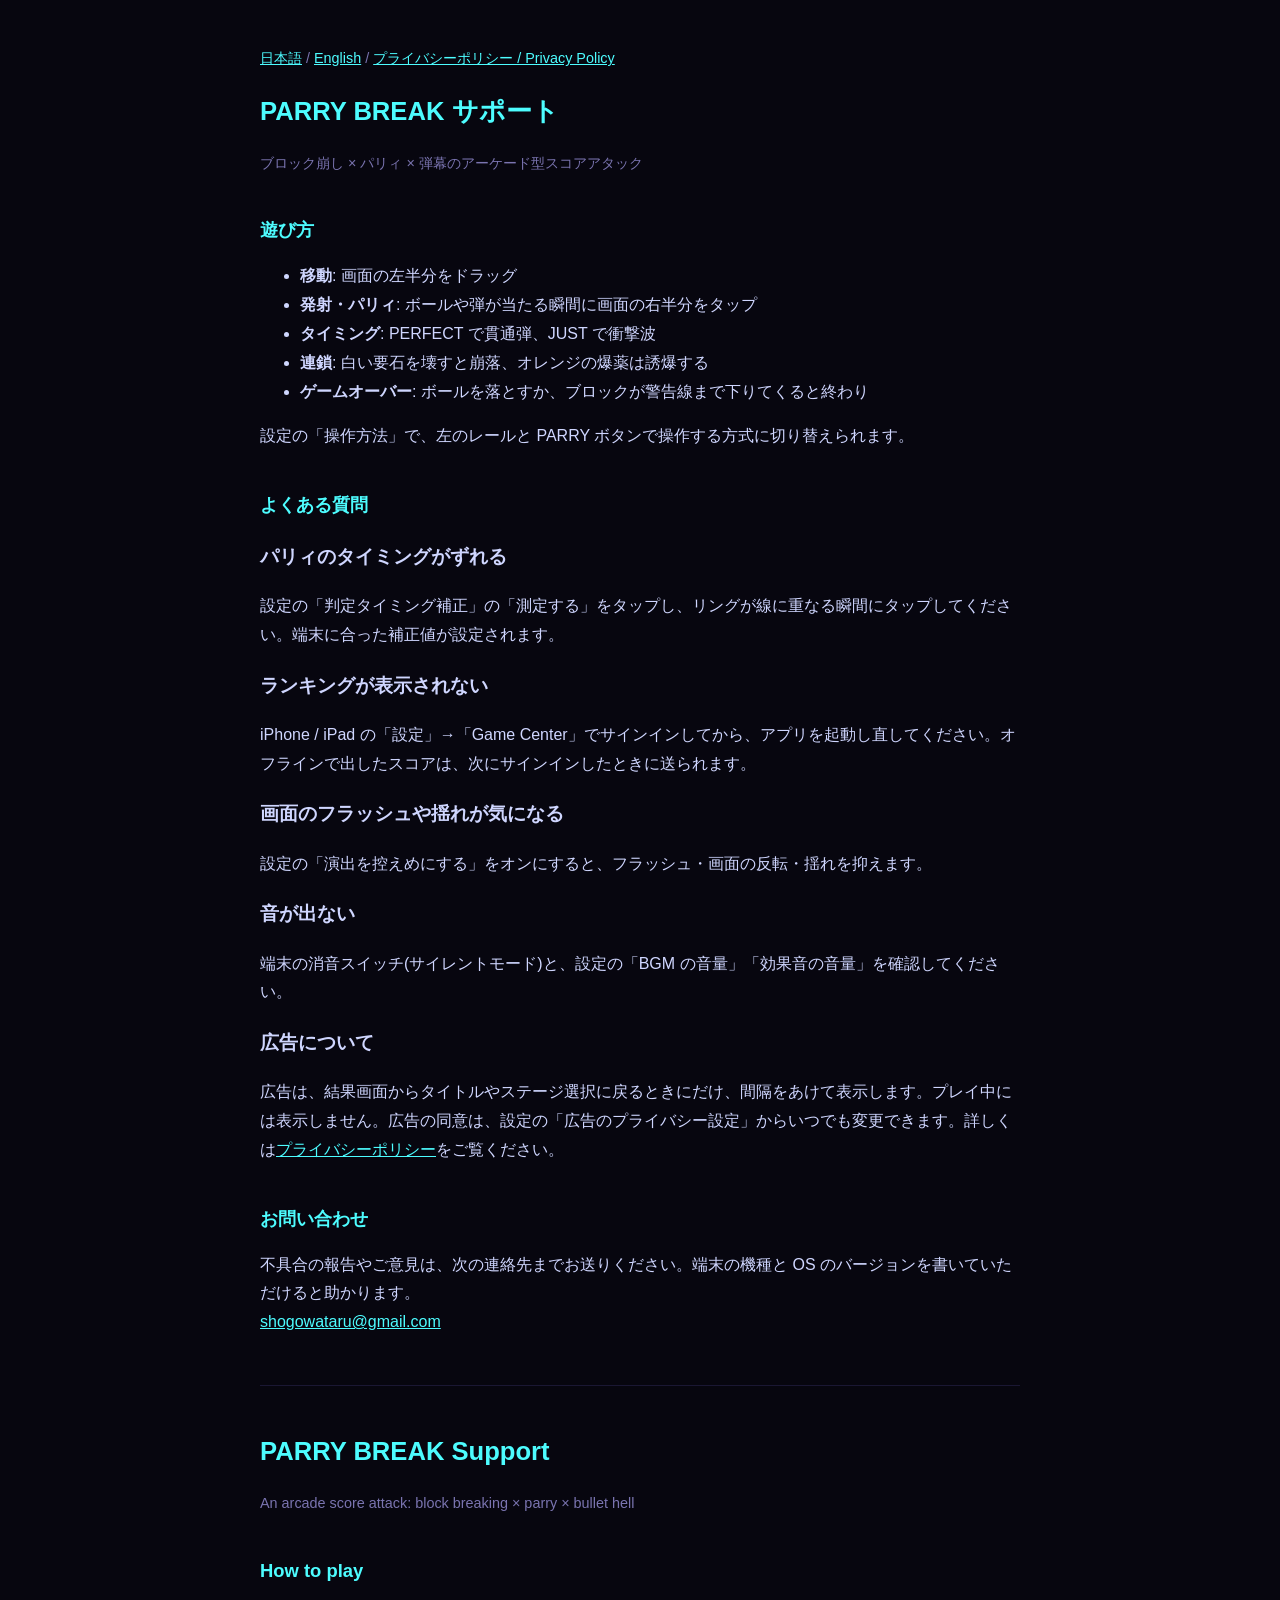
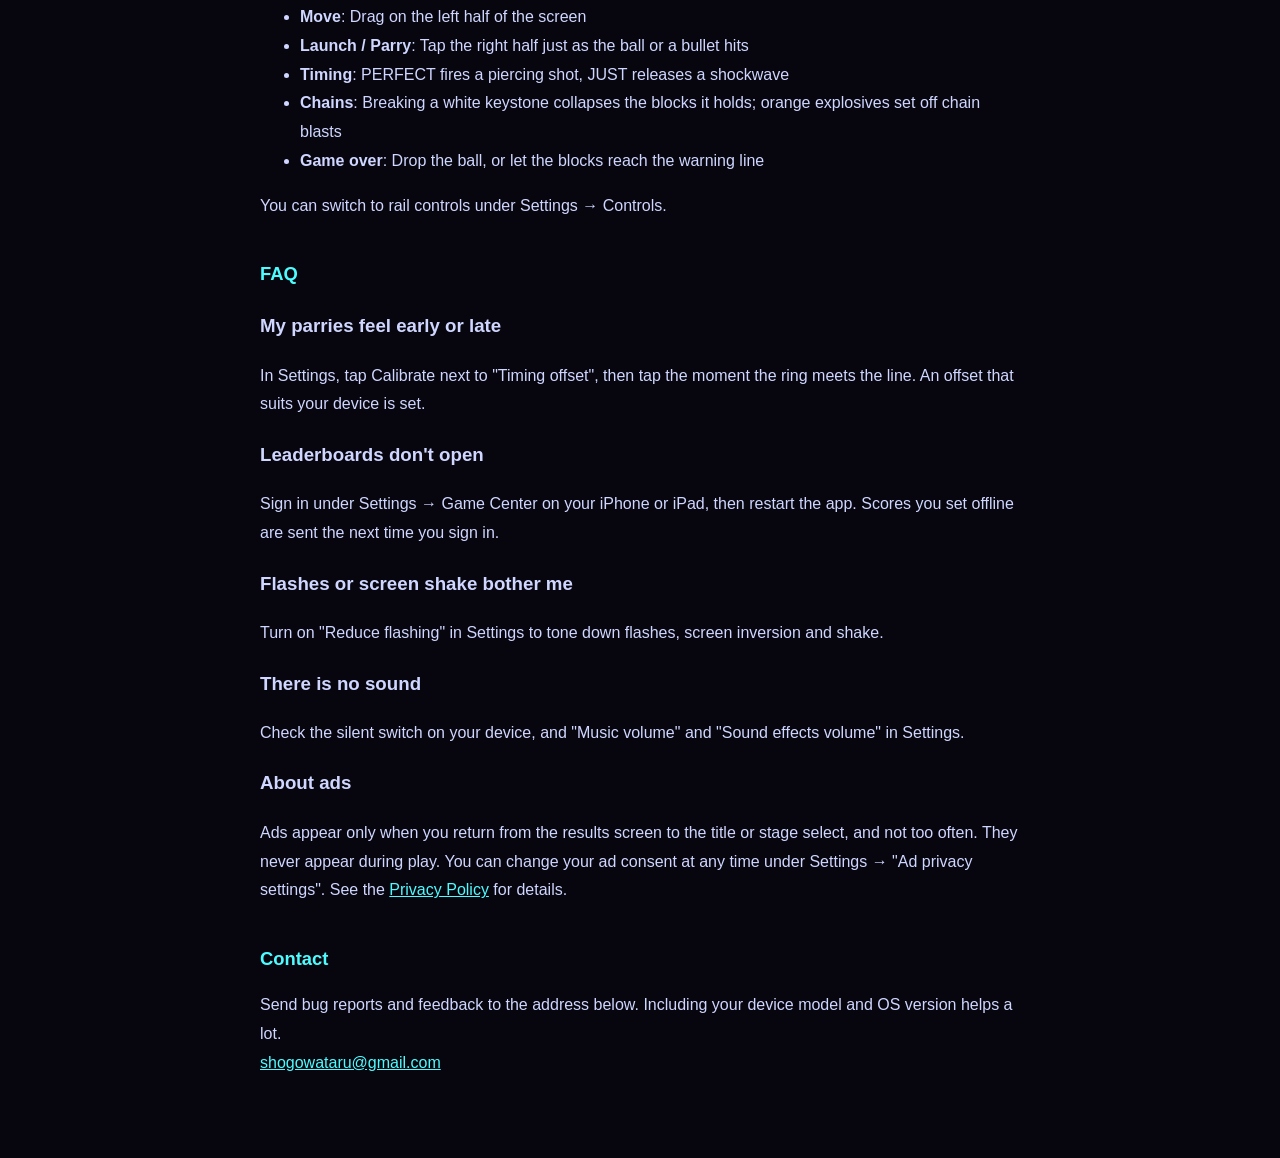
==== parry-break/support.html @ c51dfd0b "PARRY BREAK のサポートページを公開する Co-Authored-By: Claude Opus 5.5 (1M context) <noreply@anthropic.com> Claud" ====
<!doctype html>
<html lang="ja">
<head>
  <meta charset="utf-8">
  <meta name="viewport" content="width=device-width, initial-scale=1">
  <title>サポート | PARRY BREAK</title>
  <link rel="stylesheet" href="../style.css">
</head>
<body>
<main>
  <p class="lang"><a href="#ja">日本語</a> / <a href="#en">English</a> / <a href="privacy.html">プライバシーポリシー / Privacy Policy</a></p>

  <article id="ja" lang="ja">
    <h1>PARRY BREAK サポート</h1>
    <p class="meta">ブロック崩し × パリィ × 弾幕のアーケード型スコアアタック</p>

    <h2>遊び方</h2>
    <ul>
      <li><strong>移動</strong>: 画面の左半分をドラッグ</li>
      <li><strong>発射・パリィ</strong>: ボールや弾が当たる瞬間に画面の右半分をタップ</li>
      <li><strong>タイミング</strong>: PERFECT で貫通弾、JUST で衝撃波</li>
      <li><strong>連鎖</strong>: 白い要石を壊すと崩落、オレンジの爆薬は誘爆する</li>
      <li><strong>ゲームオーバー</strong>: ボールを落とすか、ブロックが警告線まで下りてくると終わり</li>
    </ul>
    <p>設定の「操作方法」で、左のレールと PARRY ボタンで操作する方式に切り替えられます。</p>

    <h2>よくある質問</h2>
    <h3>パリィのタイミングがずれる</h3>
    <p>設定の「判定タイミング補正」の「測定する」をタップし、リングが線に重なる瞬間にタップしてください。端末に合った補正値が設定されます。</p>
    <h3>ランキングが表示されない</h3>
    <p>iPhone / iPad の「設定」→「Game Center」でサインインしてから、アプリを起動し直してください。オフラインで出したスコアは、次にサインインしたときに送られます。</p>
    <h3>画面のフラッシュや揺れが気になる</h3>
    <p>設定の「演出を控えめにする」をオンにすると、フラッシュ・画面の反転・揺れを抑えます。</p>
    <h3>音が出ない</h3>
    <p>端末の消音スイッチ(サイレントモード)と、設定の「BGM の音量」「効果音の音量」を確認してください。</p>
    <h3>広告について</h3>
    <p>広告は、結果画面からタイトルやステージ選択に戻るときにだけ、間隔をあけて表示します。プレイ中には表示しません。広告の同意は、設定の「広告のプライバシー設定」からいつでも変更できます。詳しくは<a href="privacy.html">プライバシーポリシー</a>をご覧ください。</p>

    <h2>お問い合わせ</h2>
    <p>不具合の報告やご意見は、次の連絡先までお送りください。端末の機種と OS のバージョンを書いていただけると助かります。<br><a href="mailto:shogowataru@gmail.com">shogowataru@gmail.com</a></p>
  </article>

  <hr>

  <article id="en" lang="en">
    <h1>PARRY BREAK Support</h1>
    <p class="meta">An arcade score attack: block breaking × parry × bullet hell</p>

    <h2>How to play</h2>
    <ul>
      <li><strong>Move</strong>: Drag on the left half of the screen</li>
      <li><strong>Launch / Parry</strong>: Tap the right half just as the ball or a bullet hits</li>
      <li><strong>Timing</strong>: PERFECT fires a piercing shot, JUST releases a shockwave</li>
      <li><strong>Chains</strong>: Breaking a white keystone collapses the blocks it holds; orange explosives set off chain blasts</li>
      <li><strong>Game over</strong>: Drop the ball, or let the blocks reach the warning line</li>
    </ul>
    <p>You can switch to rail controls under Settings → Controls.</p>

    <h2>FAQ</h2>
    <h3>My parries feel early or late</h3>
    <p>In Settings, tap Calibrate next to "Timing offset", then tap the moment the ring meets the line. An offset that suits your device is set.</p>
    <h3>Leaderboards don't open</h3>
    <p>Sign in under Settings → Game Center on your iPhone or iPad, then restart the app. Scores you set offline are sent the next time you sign in.</p>
    <h3>Flashes or screen shake bother me</h3>
    <p>Turn on "Reduce flashing" in Settings to tone down flashes, screen inversion and shake.</p>
    <h3>There is no sound</h3>
    <p>Check the silent switch on your device, and "Music volume" and "Sound effects volume" in Settings.</p>
    <h3>About ads</h3>
    <p>Ads appear only when you return from the results screen to the title or stage select, and not too often. They never appear during play. You can change your ad consent at any time under Settings → "Ad privacy settings". See the <a href="privacy.html">Privacy Policy</a> for details.</p>

    <h2>Contact</h2>
    <p>Send bug reports and feedback to the address below. Including your device model and OS version helps a lot.<br><a href="mailto:shogowataru@gmail.com">shogowataru@gmail.com</a></p>
  </article>
</main>
</body>
</html>
---- style.css ----
:root {
  --bg: #07060f;
  --fg: #cfd6ff;
  --dim: #7a74b0;
  --cyan: #4dfcff;
  --magenta: #ff4dd8;
  color-scheme: dark;
}
body {
  margin: 0;
  background: var(--bg);
  color: var(--fg);
  font: 16px/1.8 -apple-system, BlinkMacSystemFont, "Hiragino Sans", "Noto Sans JP", sans-serif;
}
main { max-width: 760px; margin: 0 auto; padding: 32px 16px 64px; }
h1 { color: var(--cyan); font-size: 1.6rem; line-height: 1.4; }
h2 { color: var(--cyan); font-size: 1.15rem; margin-top: 2em; }
a { color: var(--cyan); }
hr { border: 0; border-top: 1px solid #1a1733; margin: 48px 0; }
.meta, .lang { color: var(--dim); font-size: 0.9rem; }
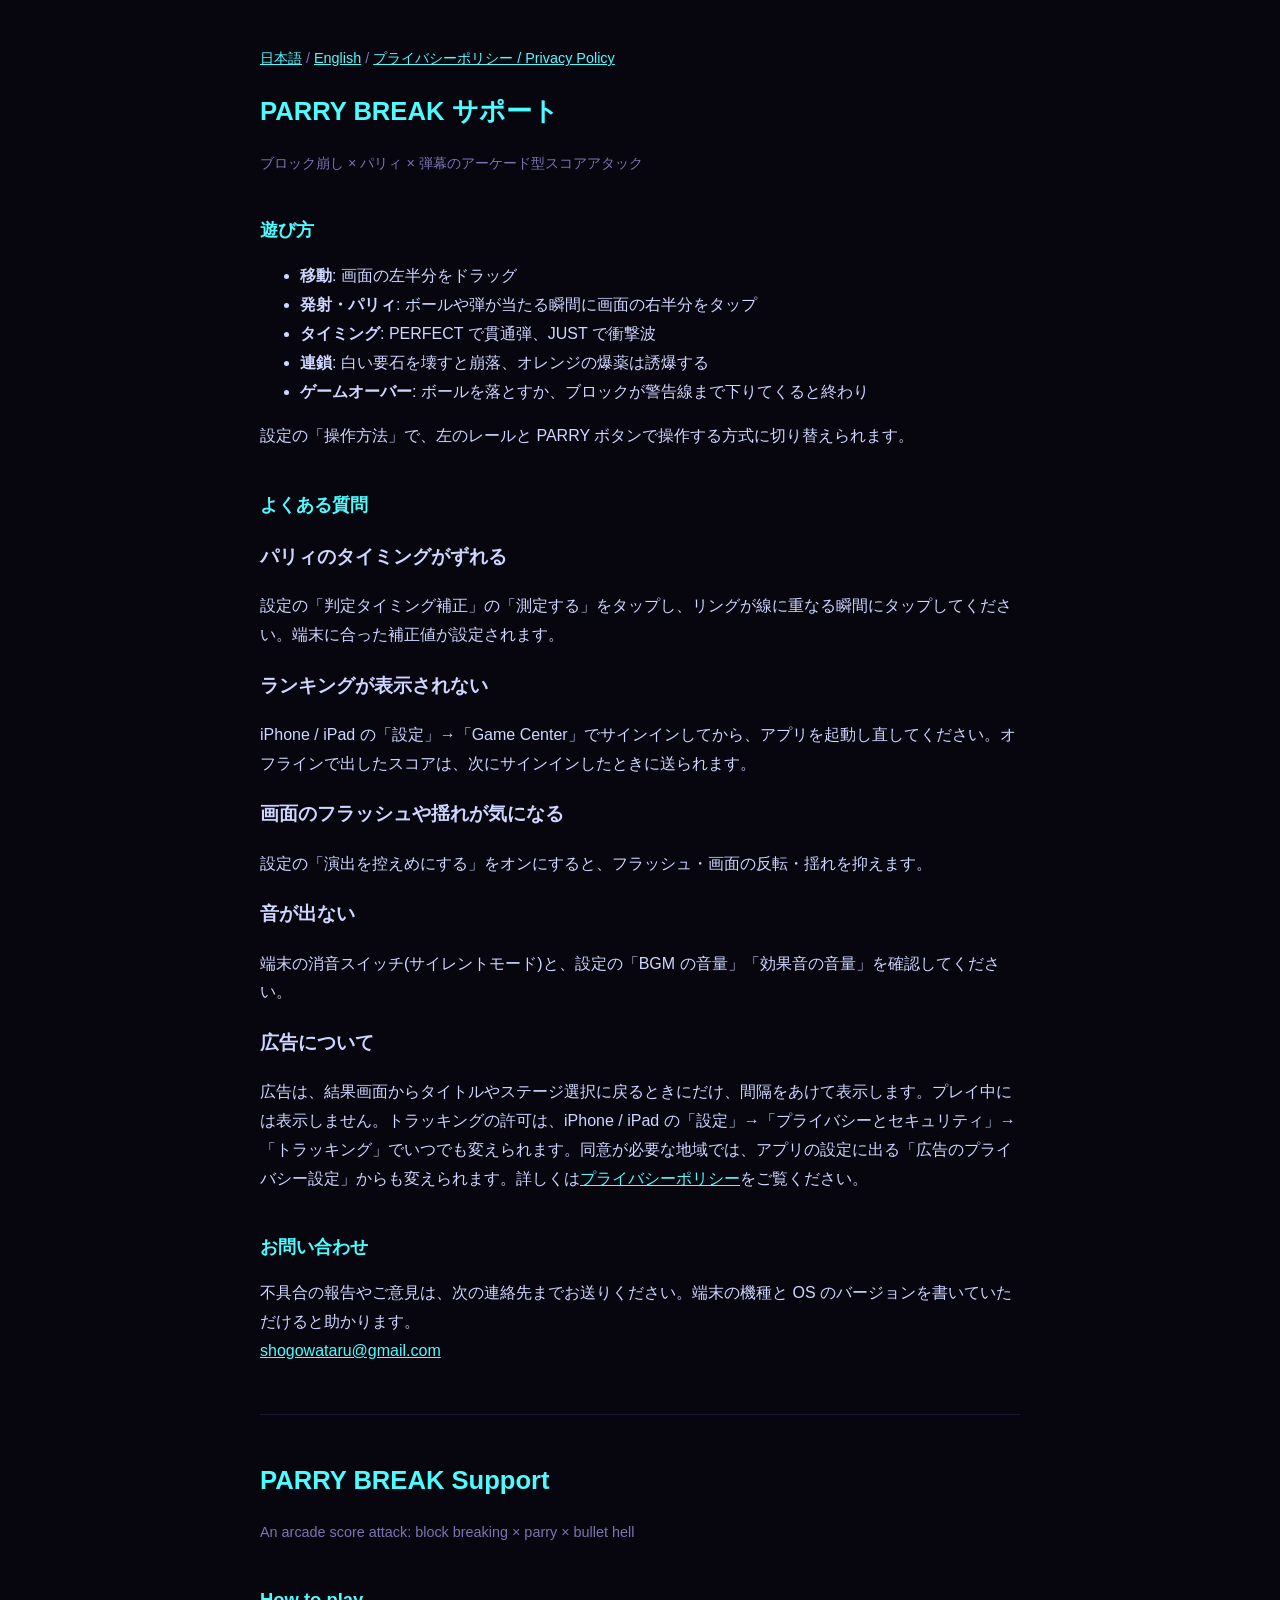
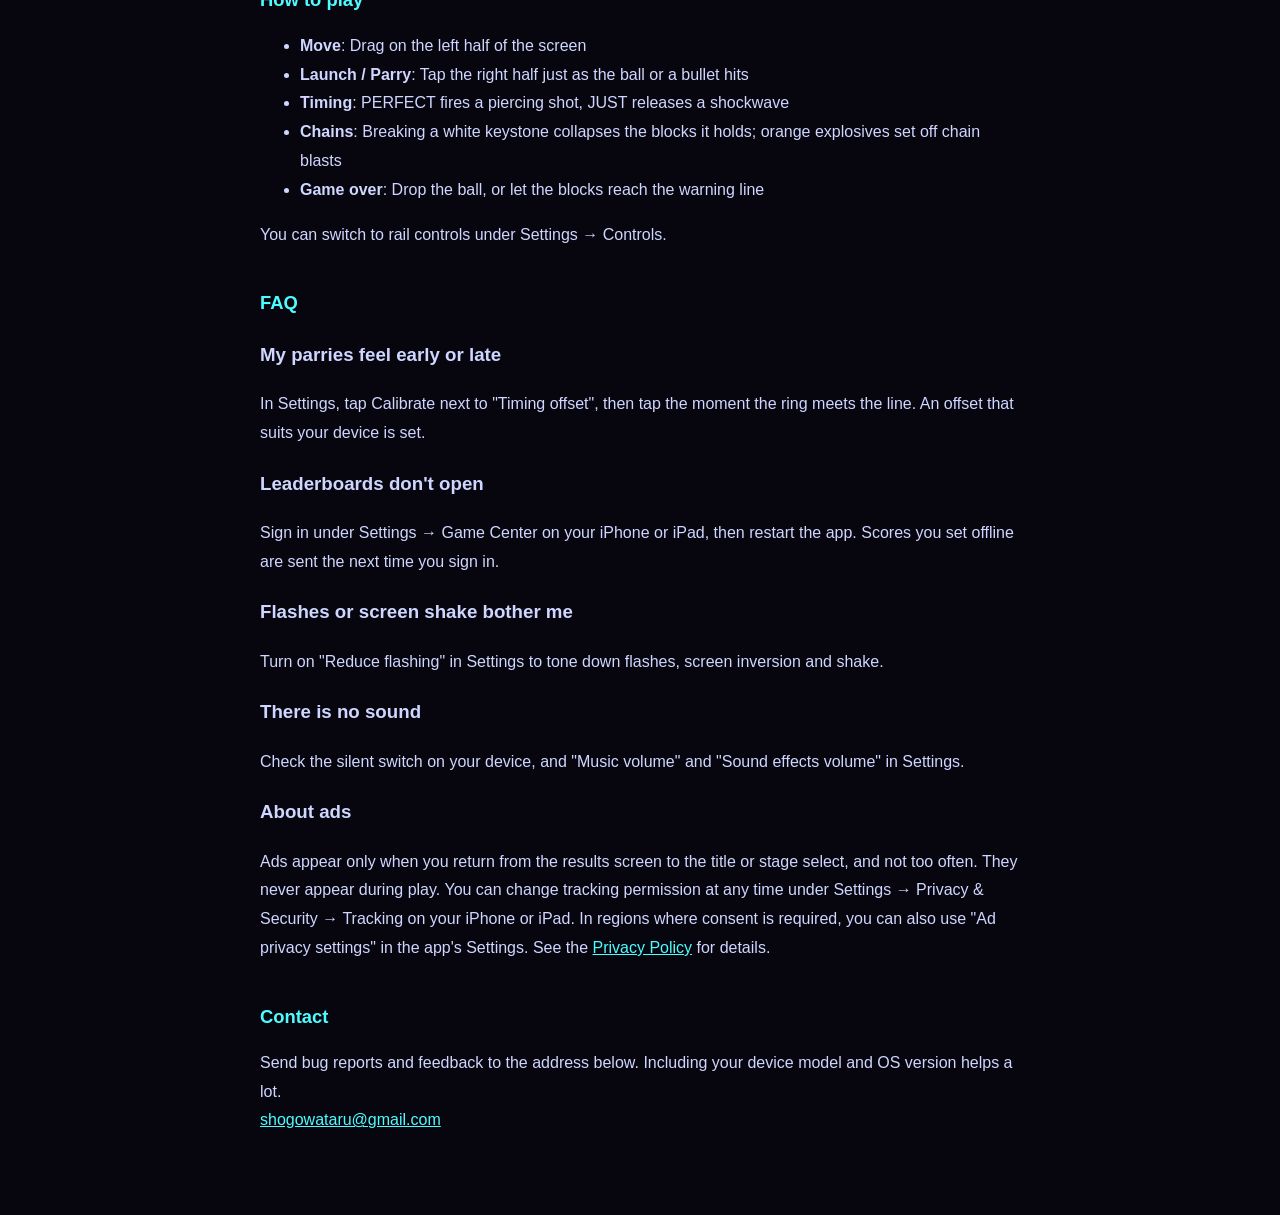
==== commit 3d70ffa1: "サポートページの広告の同意の変え方を正確に書く Co-Authored-By: Claude Opus 5.5 (1M context) <noreply@anthropic.com> Claude-" ====
--- a/parry-break/support.html
+++ b/parry-break/support.html
@@ -34,7 +34,7 @@
     <h3>音が出ない</h3>
     <p>端末の消音スイッチ(サイレントモード)と、設定の「BGM の音量」「効果音の音量」を確認してください。</p>
     <h3>広告について</h3>
-    <p>広告は、結果画面からタイトルやステージ選択に戻るときにだけ、間隔をあけて表示します。プレイ中には表示しません。広告の同意は、設定の「広告のプライバシー設定」からいつでも変更できます。詳しくは<a href="privacy.html">プライバシーポリシー</a>をご覧ください。</p>
+    <p>広告は、結果画面からタイトルやステージ選択に戻るときにだけ、間隔をあけて表示します。プレイ中には表示しません。トラッキングの許可は、iPhone / iPad の「設定」→「プライバシーとセキュリティ」→「トラッキング」でいつでも変えられます。同意が必要な地域では、アプリの設定に出る「広告のプライバシー設定」からも変えられます。詳しくは<a href="privacy.html">プライバシーポリシー</a>をご覧ください。</p>
 
     <h2>お問い合わせ</h2>
     <p>不具合の報告やご意見は、次の連絡先までお送りください。端末の機種と OS のバージョンを書いていただけると助かります。<br><a href="mailto:shogowataru@gmail.com">shogowataru@gmail.com</a></p>
@@ -66,7 +66,7 @@
     <h3>There is no sound</h3>
     <p>Check the silent switch on your device, and "Music volume" and "Sound effects volume" in Settings.</p>
     <h3>About ads</h3>
-    <p>Ads appear only when you return from the results screen to the title or stage select, and not too often. They never appear during play. You can change your ad consent at any time under Settings → "Ad privacy settings". See the <a href="privacy.html">Privacy Policy</a> for details.</p>
+    <p>Ads appear only when you return from the results screen to the title or stage select, and not too often. They never appear during play. You can change tracking permission at any time under Settings → Privacy &amp; Security → Tracking on your iPhone or iPad. In regions where consent is required, you can also use "Ad privacy settings" in the app's Settings. See the <a href="privacy.html">Privacy Policy</a> for details.</p>
 
     <h2>Contact</h2>
     <p>Send bug reports and feedback to the address below. Including your device model and OS version helps a lot.<br><a href="mailto:shogowataru@gmail.com">shogowataru@gmail.com</a></p>
